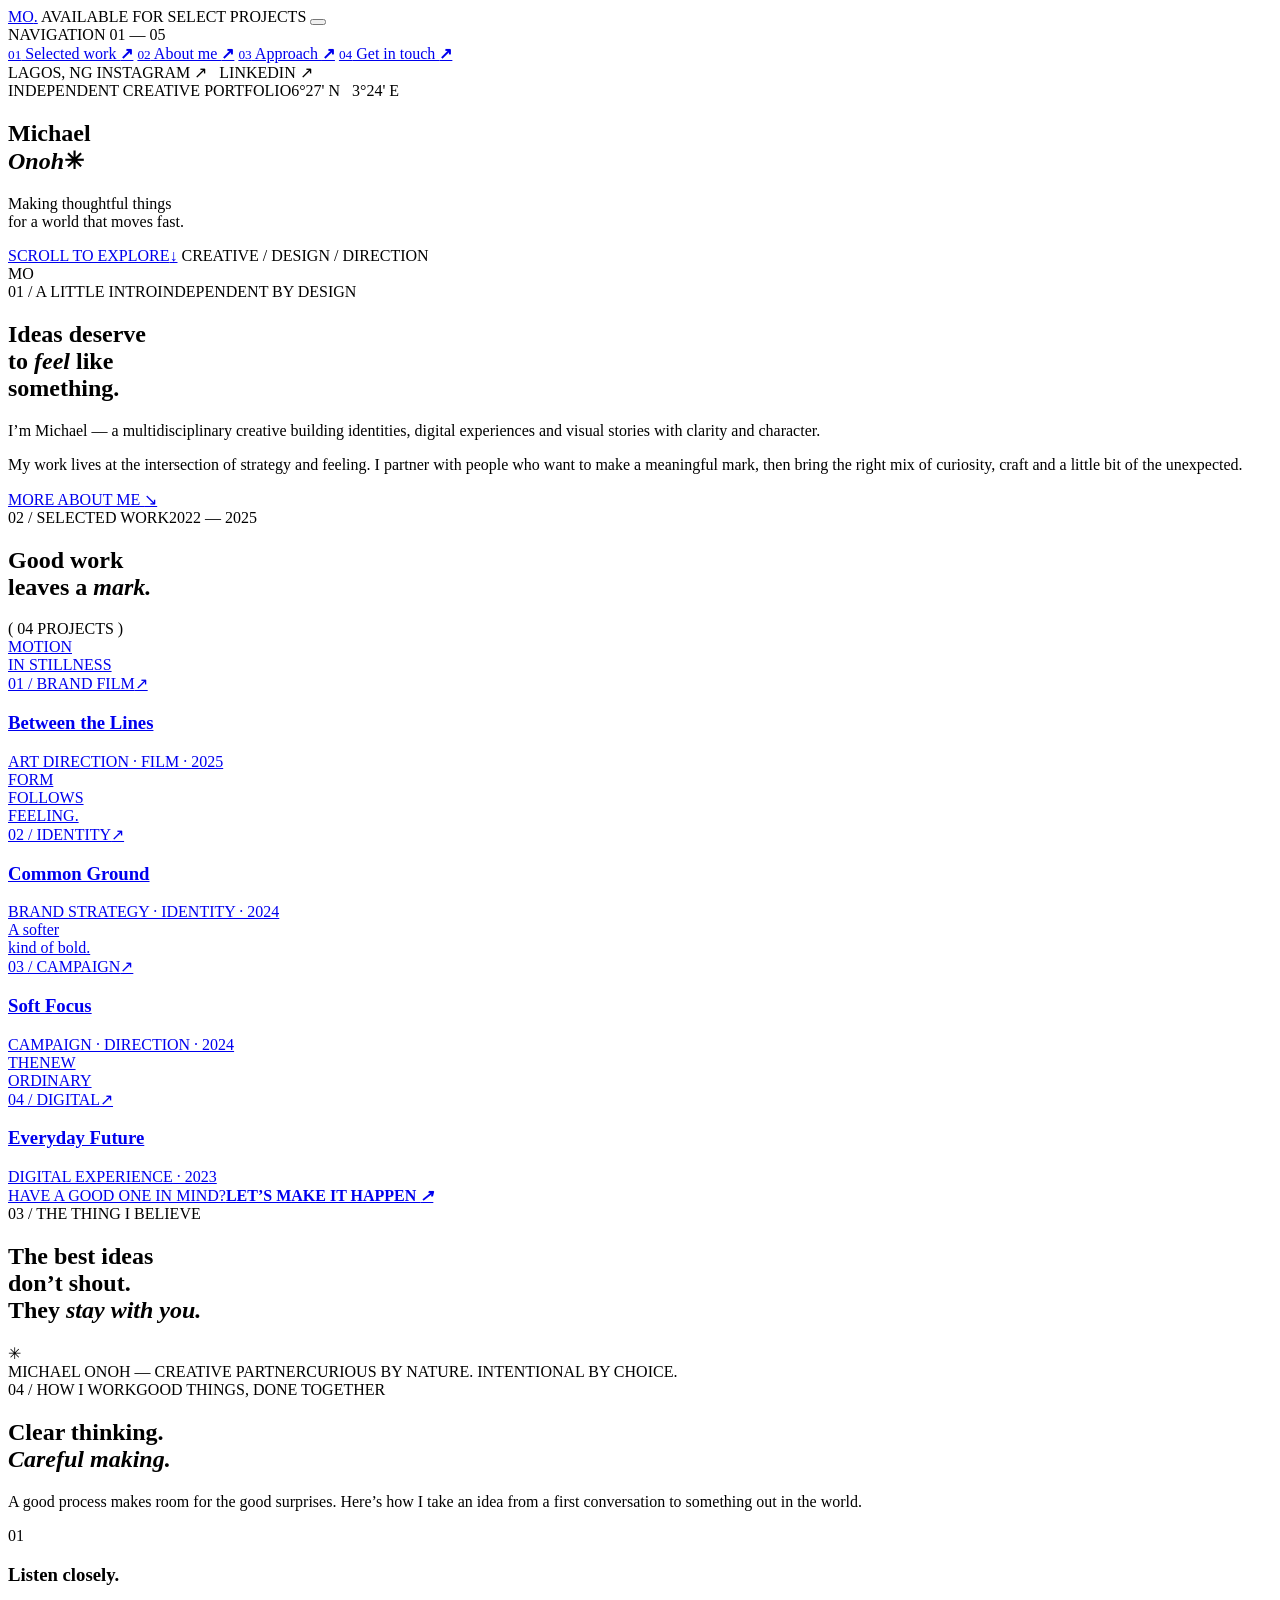
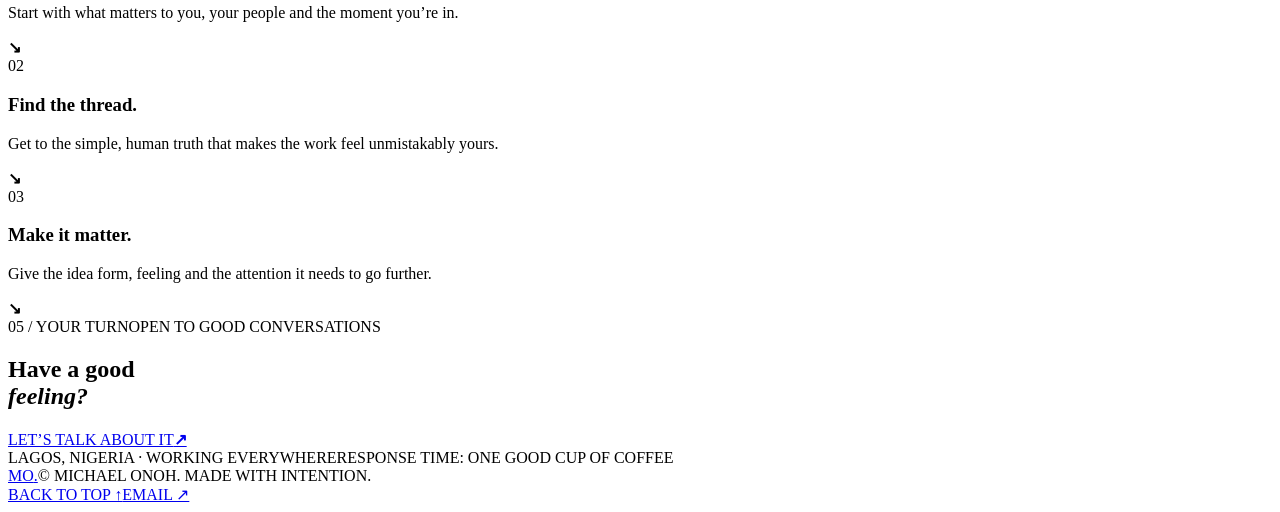
==== michael-onoh-portfolio/index.html @ e77f3e7b "Add Michael Onoh portfolio site" ====
<!doctype html>
<html lang="en">
<head>
  <meta charset="utf-8" />
  <meta name="viewport" content="width=device-width, initial-scale=1" />
  <meta name="theme-color" content="#11110f" />
  <meta name="description" content="Michael Onoh — independent creative, designer and filmmaker. Selected work, ideas and collaborations." />
  <title>Michael Onoh — Creative Portfolio</title>
  <link rel="preconnect" href="https://fonts.googleapis.com">
  <link rel="preconnect" href="https://fonts.gstatic.com" crossorigin>
  <link href="https://fonts.googleapis.com/css2?family=DM+Mono:wght@400;500&family=Manrope:wght@400;500;600;700;800&display=swap" rel="stylesheet">
  <link rel="stylesheet" href="style.css" />
</head>
<body>
  <div class="grain" aria-hidden="true"></div>
  <header class="topbar">
    <a class="wordmark" href="#top" aria-label="Michael Onoh home">MO<span class="dot">.</span></a>
    <span class="availability"><i></i> AVAILABLE FOR SELECT PROJECTS</span>
    <button class="menu-toggle" aria-label="Open navigation" aria-expanded="false"><span></span><span></span></button>
  </header>
  <nav class="menu" aria-hidden="true">
    <div class="menu-meta">NAVIGATION <span>01 — 05</span></div>
    <a href="#work"><small>01</small> Selected work <b>↗</b></a>
    <a href="#about"><small>02</small> About me <b>↗</b></a>
    <a href="#approach"><small>03</small> Approach <b>↗</b></a>
    <a href="#contact"><small>04</small> Get in touch <b>↗</b></a>
    <div class="menu-social">LAGOS, NG <span>INSTAGRAM ↗ &nbsp; LINKEDIN ↗</span></div>
  </nav>
  <main id="top">
    <section class="hero">
      <div class="hero-kicker"><span>INDEPENDENT CREATIVE PORTFOLIO</span><span>6°27' N &nbsp; 3°24' E</span></div>
      <div class="hero-title-wrap"><h1 class="hero-title">Michael<br><em>Onoh</em><span class="hero-star">✳</span></h1></div>
      <div class="hero-bottom">
        <p>Making thoughtful things<br>for a world that moves fast.</p>
        <a class="scroll-cue" href="#intro"><span>SCROLL TO EXPLORE</span><b>↓</b></a>
        <span class="hero-index">CREATIVE / DESIGN / DIRECTION</span>
      </div>
      <div class="hero-orbit" aria-hidden="true"><span>MO</span><i></i></div>
    </section>
    <section class="intro section-pad" id="intro">
      <div class="section-label"><span>01 / A LITTLE INTRO</span><span>INDEPENDENT BY DESIGN</span></div>
      <div class="intro-grid"><h2 class="reveal">Ideas deserve<br>to <em>feel</em> like<br>something.</h2><div class="intro-copy reveal"><p class="lead">I’m Michael — a multidisciplinary creative building identities, digital experiences and visual stories with clarity and character.</p><p>My work lives at the intersection of strategy and feeling. I partner with people who want to make a meaningful mark, then bring the right mix of curiosity, craft and a little bit of the unexpected.</p><a class="text-link" href="#about">MORE ABOUT ME <span>↘</span></a></div></div>
    </section>
    <section class="work section-pad" id="work">
      <div class="section-label"><span>02 / SELECTED WORK</span><span>2022 — 2025</span></div>
      <div class="work-heading"><h2 class="reveal">Good work<br>leaves a <em>mark.</em></h2><span class="work-count">( 04 PROJECTS )</span></div>
      <div class="project-grid">
        <a class="project project-large reveal" href="#contact"><div class="project-image image-one"><div class="image-word">MOTION<br>IN STILLNESS</div><span class="image-tag">01 / BRAND FILM</span><span class="project-arrow">↗</span></div><div class="project-info"><h3>Between the Lines</h3><span>ART DIRECTION · FILM · 2025</span></div></a>
        <a class="project project-offset reveal" href="#contact"><div class="project-image image-two"><div class="image-word image-word-small">FORM<br>FOLLOWS<br>FEELING.</div><span class="image-tag">02 / IDENTITY</span><span class="project-arrow">↗</span></div><div class="project-info"><h3>Common Ground</h3><span>BRAND STRATEGY · IDENTITY · 2024</span></div></a>
        <a class="project reveal" href="#contact"><div class="project-image image-three"><div class="image-word italic-word">A softer<br>kind of bold.</div><span class="image-tag">03 / CAMPAIGN</span><span class="project-arrow">↗</span></div><div class="project-info"><h3>Soft Focus</h3><span>CAMPAIGN · DIRECTION · 2024</span></div></a>
        <a class="project project-offset reveal" href="#contact"><div class="project-image image-four"><div class="image-word number-word"><span>THE</span>NEW<br>ORDINARY</div><span class="image-tag">04 / DIGITAL</span><span class="project-arrow">↗</span></div><div class="project-info"><h3>Everyday Future</h3><span>DIGITAL EXPERIENCE · 2023</span></div></a>
      </div>
      <a class="all-work" href="#contact"><span>HAVE A GOOD ONE IN MIND?</span><b>LET’S MAKE IT HAPPEN <i>↗</i></b></a>
    </section>
    <section class="statement" id="about"><div class="statement-inner"><span class="section-label">03 / THE THING I BELIEVE</span><h2 class="reveal">The best ideas<br>don’t shout.<br>They <em>stay with you.</em></h2><span class="statement-mark">✳</span><div class="statement-foot"><span>MICHAEL ONOH — CREATIVE PARTNER</span><span>CURIOUS BY NATURE. INTENTIONAL BY CHOICE.</span></div></div></section>
    <section class="approach section-pad" id="approach"><div class="section-label"><span>04 / HOW I WORK</span><span>GOOD THINGS, DONE TOGETHER</span></div><div class="approach-top"><h2 class="reveal">Clear thinking.<br><em>Careful making.</em></h2><p class="reveal">A good process makes room for the good surprises. Here’s how I take an idea from a first conversation to something out in the world.</p></div><div class="steps"><article><span>01</span><h3>Listen closely.</h3><p>Start with what matters to you, your people and the moment you’re in.</p><b>↘</b></article><article><span>02</span><h3>Find the thread.</h3><p>Get to the simple, human truth that makes the work feel unmistakably yours.</p><b>↘</b></article><article><span>03</span><h3>Make it matter.</h3><p>Give the idea form, feeling and the attention it needs to go further.</p><b>↘</b></article></div></section>
    <section class="contact" id="contact"><div class="section-label"><span>05 / YOUR TURN</span><span>OPEN TO GOOD CONVERSATIONS</span></div><h2>Have a good<br><em>feeling?</em></h2><a class="contact-link" href="mailto:hello@michaelonoh.com"><span>LET’S TALK ABOUT IT</span><b>↗</b></a><div class="contact-bottom"><span>LAGOS, NIGERIA · WORKING EVERYWHERE</span><span>RESPONSE TIME: ONE GOOD CUP OF COFFEE</span></div></section>
  </main>
  <footer><a class="wordmark" href="#top">MO<span class="dot">.</span></a><span>© <span id="year"></span> MICHAEL ONOH. MADE WITH INTENTION.</span><div><a href="#top">BACK TO TOP ↑</a><a href="mailto:hello@michaelonoh.com">EMAIL ↗</a></div></footer>
  <script src="script.js"></script>
</body>
</html>
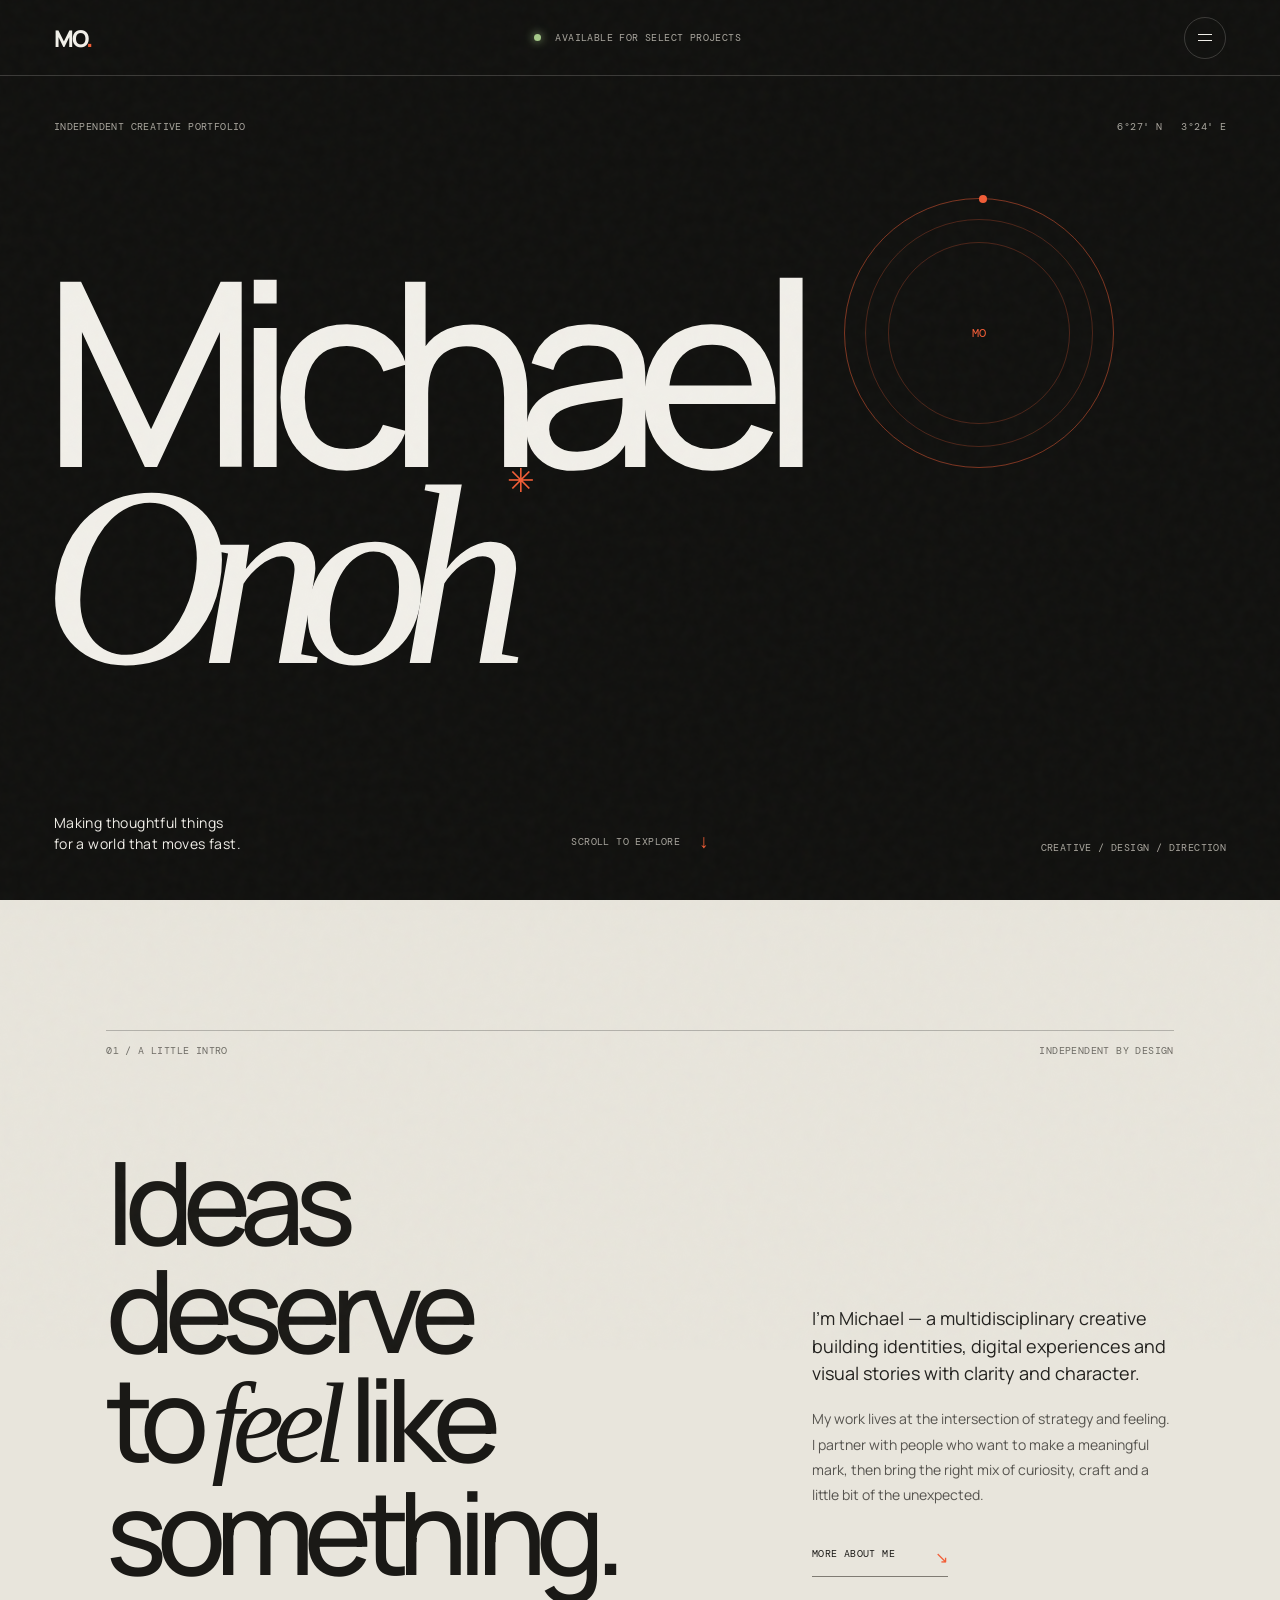
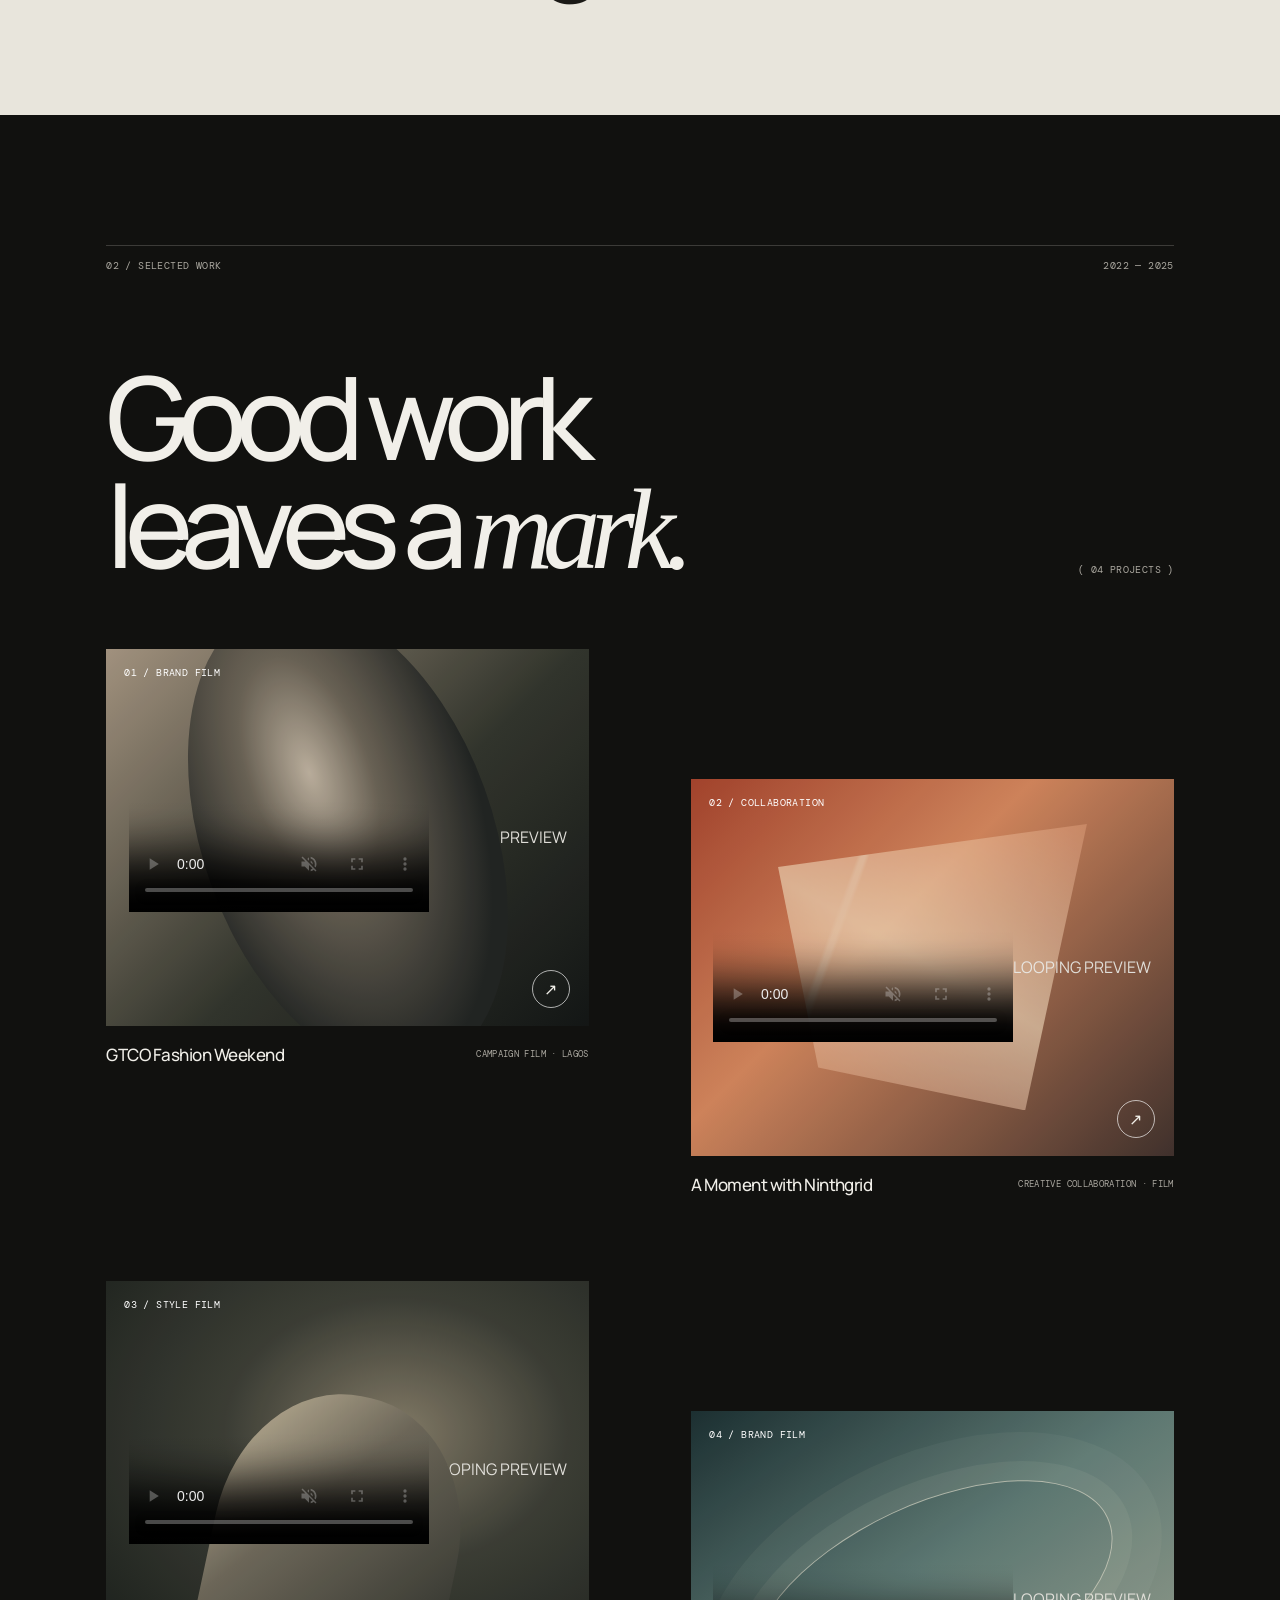
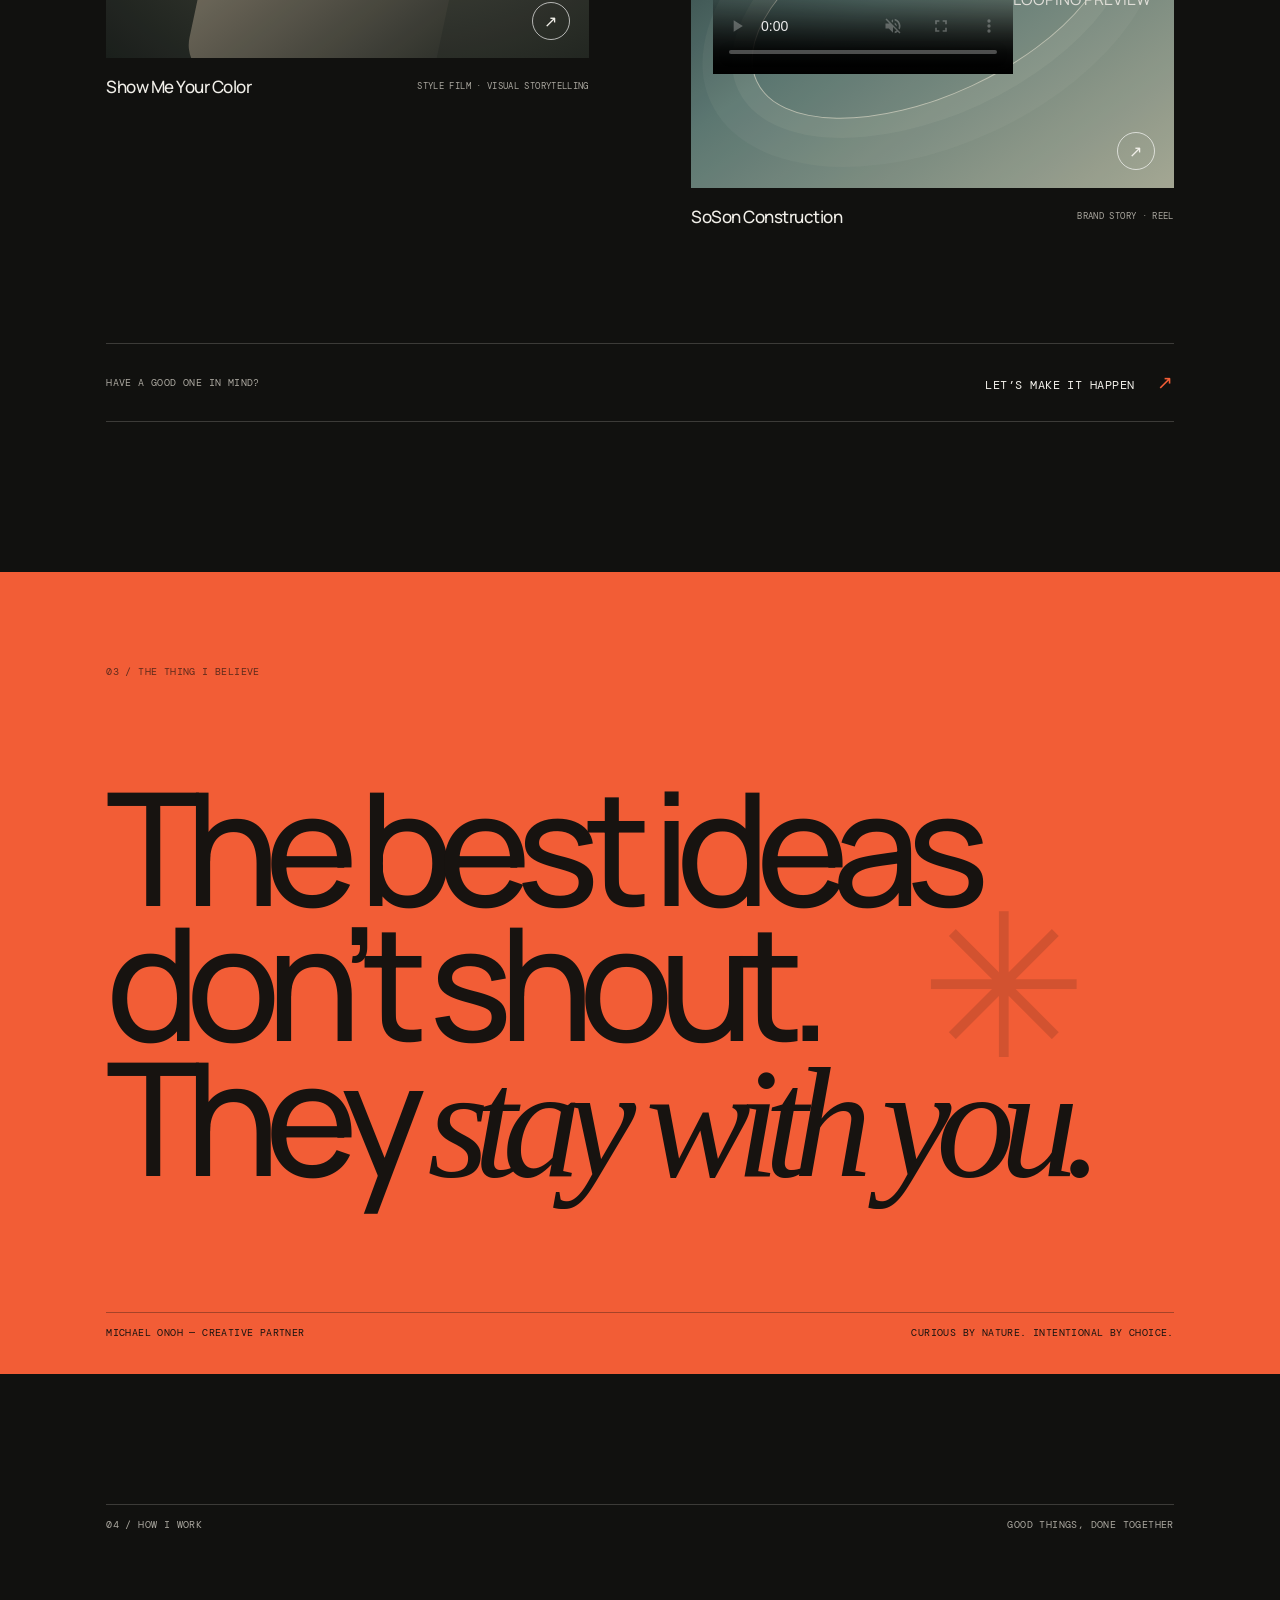
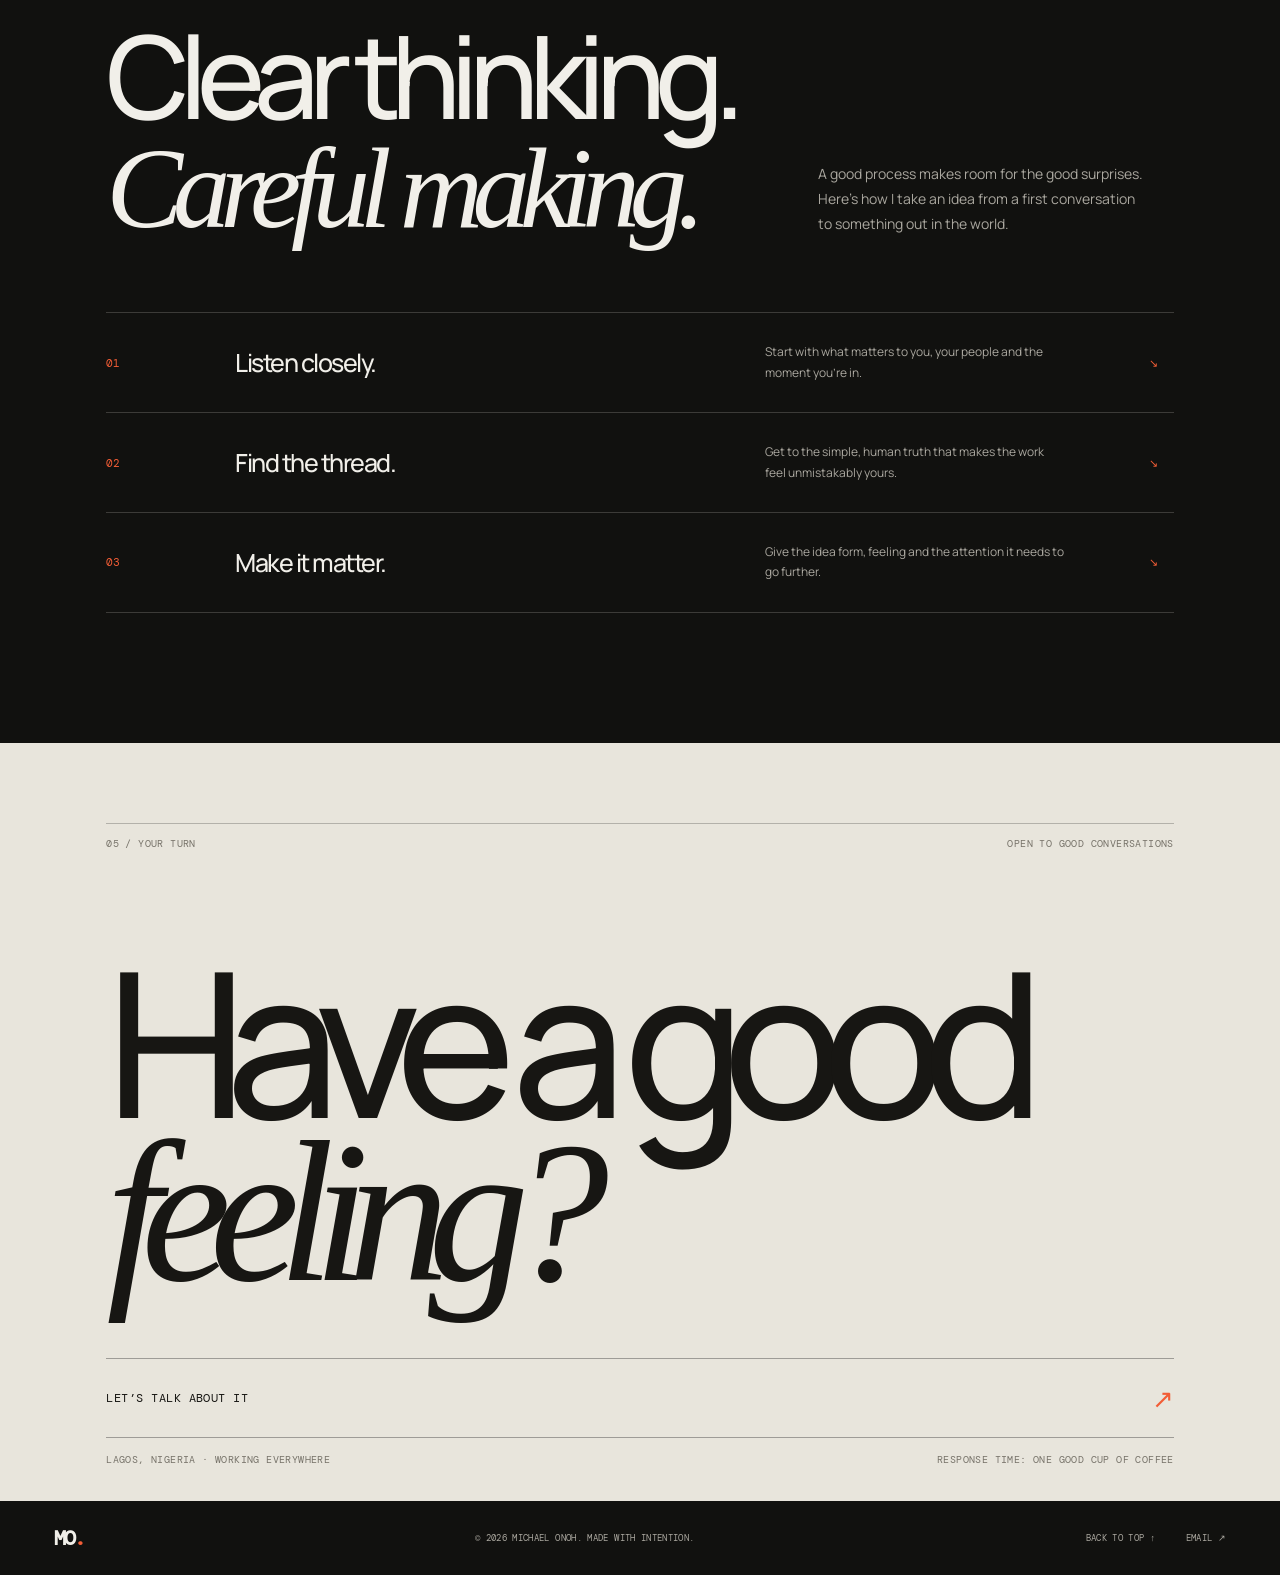
==== commit 3e46e92e: "Add looping project videos and Instagram links" ====
--- a/michael-onoh-portfolio/index.html
+++ b/michael-onoh-portfolio/index.html
@@ -45,10 +45,10 @@
       <div class="section-label"><span>02 / SELECTED WORK</span><span>2022 — 2025</span></div>
       <div class="work-heading"><h2 class="reveal">Good work<br>leaves a <em>mark.</em></h2><span class="work-count">( 04 PROJECTS )</span></div>
       <div class="project-grid">
-        <a class="project project-large reveal" href="#contact"><div class="project-image image-one"><div class="image-word">MOTION<br>IN STILLNESS</div><span class="image-tag">01 / BRAND FILM</span><span class="project-arrow">↗</span></div><div class="project-info"><h3>Between the Lines</h3><span>ART DIRECTION · FILM · 2025</span></div></a>
-        <a class="project project-offset reveal" href="#contact"><div class="project-image image-two"><div class="image-word image-word-small">FORM<br>FOLLOWS<br>FEELING.</div><span class="image-tag">02 / IDENTITY</span><span class="project-arrow">↗</span></div><div class="project-info"><h3>Common Ground</h3><span>BRAND STRATEGY · IDENTITY · 2024</span></div></a>
-        <a class="project reveal" href="#contact"><div class="project-image image-three"><div class="image-word italic-word">A softer<br>kind of bold.</div><span class="image-tag">03 / CAMPAIGN</span><span class="project-arrow">↗</span></div><div class="project-info"><h3>Soft Focus</h3><span>CAMPAIGN · DIRECTION · 2024</span></div></a>
-        <a class="project project-offset reveal" href="#contact"><div class="project-image image-four"><div class="image-word number-word"><span>THE</span>NEW<br>ORDINARY</div><span class="image-tag">04 / DIGITAL</span><span class="project-arrow">↗</span></div><div class="project-info"><h3>Everyday Future</h3><span>DIGITAL EXPERIENCE · 2023</span></div></a>
+        <article class="project project-large reveal"><div class="project-image image-one"><video class="project-video" autoplay muted loop playsinline controls preload="metadata" poster="https://raw.githubusercontent.com/Yeoflagosdev/Michael-Onoh-/main/hero-frame-3.jpg"><source src="https://raw.githubusercontent.com/Yeoflagosdev/Michael-Onoh-/main/gtco-fashion-weekend-thebrandajeye.mp4" type="video/mp4"></video><span class="image-tag">01 / BRAND FILM</span><span class="player-label"><i></i> LOOPING PREVIEW</span><a class="project-arrow instagram-arrow" href="https://www.instagram.com/fiveone.agency/" target="_blank" rel="noopener noreferrer" aria-label="View GTCO Fashion Weekend on Instagram">↗</a></div><div class="project-info"><h3>GTCO Fashion Weekend</h3><span>CAMPAIGN FILM · LAGOS</span></div></article>
+        <article class="project project-offset reveal"><div class="project-image image-two"><video class="project-video" autoplay muted loop playsinline controls preload="metadata" poster="https://raw.githubusercontent.com/Yeoflagosdev/Michael-Onoh-/main/ninthgrid-collaboration-poster.jpg"><source src="https://raw.githubusercontent.com/Yeoflagosdev/Michael-Onoh-/main/moment-with-ninthgrid.mp4" type="video/mp4"></video><span class="image-tag">02 / COLLABORATION</span><span class="player-label"><i></i> LOOPING PREVIEW</span><a class="project-arrow instagram-arrow" href="https://www.instagram.com/fiveone.agency/" target="_blank" rel="noopener noreferrer" aria-label="View Ninthgrid collaboration on Instagram">↗</a></div><div class="project-info"><h3>A Moment with Ninthgrid</h3><span>CREATIVE COLLABORATION · FILM</span></div></article>
+        <article class="project reveal"><div class="project-image image-three"><video class="project-video" autoplay muted loop playsinline controls preload="metadata" poster="https://raw.githubusercontent.com/Yeoflagosdev/Michael-Onoh-/main/hero-frame-6.jpg"><source src="https://raw.githubusercontent.com/Yeoflagosdev/Michael-Onoh-/main/show-me-your-color-style.mp4" type="video/mp4"></video><span class="image-tag">03 / STYLE FILM</span><span class="player-label"><i></i> LOOPING PREVIEW</span><a class="project-arrow instagram-arrow" href="https://www.instagram.com/fiveone.agency/" target="_blank" rel="noopener noreferrer" aria-label="View Show Me Your Color on Instagram">↗</a></div><div class="project-info"><h3>Show Me Your Color</h3><span>STYLE FILM · VISUAL STORYTELLING</span></div></article>
+        <article class="project project-offset reveal"><div class="project-image image-four"><video class="project-video" autoplay muted loop playsinline controls preload="metadata" poster="https://raw.githubusercontent.com/Yeoflagosdev/Michael-Onoh-/main/soson-construction-poster.jpg"><source src="https://raw.githubusercontent.com/Yeoflagosdev/Michael-Onoh-/main/soson-construction-reel.mp4" type="video/mp4"></video><span class="image-tag">04 / BRAND FILM</span><span class="player-label"><i></i> LOOPING PREVIEW</span><a class="project-arrow instagram-arrow" href="https://www.instagram.com/fiveone.agency/" target="_blank" rel="noopener noreferrer" aria-label="View SoSon Construction film on Instagram">↗</a></div><div class="project-info"><h3>SoSon Construction</h3><span>BRAND STORY · REEL</span></div></article>
       </div>
       <a class="all-work" href="#contact"><span>HAVE A GOOD ONE IN MIND?</span><b>LET’S MAKE IT HAPPEN <i>↗</i></b></a>
     </section>
--- a/michael-onoh-portfolio/style.css
+++ b/michael-onoh-portfolio/style.css
@@ -0,0 +1,3 @@
+:root{--bg:#11110f;--ink:#f1efe9;--muted:#aaa79f;--line:rgba(241,239,233,.19);--orange:#f25d36;--mono:'DM Mono',monospace;--sans:'Manrope',sans-serif}*{box-sizing:border-box}html{scroll-behavior:smooth}body{margin:0;background:var(--bg);color:var(--ink);font-family:var(--sans);-webkit-font-smoothing:antialiased;overflow-x:hidden}.grain{position:fixed;inset:-50%;z-index:10;pointer-events:none;opacity:.065;background-image:url("data:image/svg+xml,%3Csvg viewBox='0 0 180 180' xmlns='http://www.w3.org/2000/svg'%3E%3Cfilter id='n'%3E%3CfeTurbulence type='fractalNoise' baseFrequency='.9' numOctaves='3' stitchTiles='stitch'/%3E%3C/filter%3E%3Crect width='100%25' height='100%25' filter='url(%23n)' opacity='.4'/%3E%3C/svg%3E");animation:grain .25s steps(2) infinite}@keyframes grain{0%{transform:translate(0,0)}25%{transform:translate(1%,-1%)}50%{transform:translate(-1%,1%)}75%{transform:translate(1%,1%)}}a{color:inherit;text-decoration:none}.topbar{height:76px;padding:0 4.2vw;display:flex;align-items:center;justify-content:space-between;border-bottom:1px solid var(--line);position:absolute;z-index:20;width:100%;top:0}.wordmark{font-weight:800;font-size:23px;letter-spacing:-2px}.dot{color:var(--orange)}.availability,.hero-kicker,.hero-bottom,.section-label,.work-count,.project-info>span,.image-tag,.text-link,.all-work>span,.all-work>b,.statement-foot,.contact-link span,.contact-bottom,footer,.menu-meta,.menu-social,.menu a small{font-family:var(--mono);font-size:10px;letter-spacing:.04em}.availability{color:var(--muted)}.availability i{display:inline-block;background:#a5c889;width:7px;height:7px;border-radius:50%;margin-right:8px;box-shadow:0 0 10px #a5c889}.menu-toggle{width:42px;height:42px;border:1px solid var(--line);background:none;border-radius:50%;display:grid;place-content:center;gap:5px;cursor:pointer;z-index:22}.menu-toggle span{display:block;width:14px;height:1px;background:var(--ink);transition:.3s}.menu-toggle.active span:first-child{transform:translateY(3px) rotate(45deg)}.menu-toggle.active span:last-child{transform:translateY(-3px) rotate(-45deg)}.menu{position:fixed;z-index:19;inset:0;background:var(--orange);color:#171310;padding:130px 8vw 42px;display:flex;flex-direction:column;justify-content:center;transform:translateY(-105%);transition:transform .8s cubic-bezier(.76,0,.24,1)}.menu.open{transform:translateY(0)}.menu-meta,.menu-social{display:flex;justify-content:space-between;border-bottom:1px solid rgba(0,0,0,.25);padding:14px 0}.menu a{font-size:clamp(40px,8vw,100px);font-weight:600;letter-spacing:-.07em;border-bottom:1px solid rgba(0,0,0,.25);padding:9px 0;display:flex;align-items:center;gap:22px}.menu a small{font-size:10px;letter-spacing:0}.menu a b{font-size:24px;margin-left:auto;transition:transform .3s}.menu a:hover b{transform:translate(5px,-5px)}.menu-social{margin-top:24px;border:0}.hero{height:min(900px,100svh);min-height:680px;position:relative;padding:120px 4.2vw 46px;display:flex;flex-direction:column;justify-content:space-between;overflow:hidden}.hero-kicker,.hero-bottom{display:flex;justify-content:space-between;color:var(--muted)}.hero-title-wrap{position:relative;z-index:1}.hero-title{font-size:clamp(100px,20.1vw,310px);line-height:.76;letter-spacing:-.105em;font-weight:500;margin:0 0 0 -.045em;animation:titleIn 1.15s cubic-bezier(.16,1,.3,1) both}.hero-title em{font-weight:400;font-family:Georgia,serif;letter-spacing:-.11em}.hero-star{font-size:.13em;color:var(--orange);vertical-align:top;display:inline-block;margin:0 0 0 .18em;animation:spin 24s linear infinite}@keyframes spin{to{transform:rotate(360deg)}}@keyframes titleIn{from{transform:translateY(80px);opacity:0}to{transform:translateY(0);opacity:1}}.hero-bottom{align-items:end}.hero-bottom p{font-family:var(--sans);font-size:14px;line-height:1.5;color:var(--ink);margin:0}.scroll-cue{display:flex;align-items:center;gap:18px;color:var(--muted)}.scroll-cue b{font-size:19px;color:var(--orange);font-weight:400;animation:bob 1.5s infinite}@keyframes bob{50%{transform:translateY(5px)}}.hero-orbit{position:absolute;width:270px;height:270px;border:1px solid rgba(242,93,54,.48);border-radius:50%;right:13%;top:22%;display:grid;place-items:center;color:var(--orange);font-family:var(--mono);font-size:12px;animation:orbit 18s linear infinite}.hero-orbit:before,.hero-orbit:after{content:"";position:absolute;border:1px solid rgba(242,93,54,.26);border-radius:50%;inset:20px}.hero-orbit:after{inset:43px}.hero-orbit i{position:absolute;top:-4px;left:50%;height:8px;width:8px;background:var(--orange);border-radius:50%}@keyframes orbit{to{transform:rotate(360deg)}}.section-pad{padding:130px 8.3vw}.section-label{display:flex;justify-content:space-between;color:var(--muted);border-top:1px solid var(--line);padding-top:13px}.intro{background:#e8e5dc;color:#1a1916}.intro .section-label{color:#6d6b64;border-color:rgba(20,20,20,.25)}.intro-grid{display:grid;grid-template-columns:1.25fr .75fr;align-items:end;gap:8vw;padding-top:90px}.intro h2,.work-heading h2,.approach h2{font-size:clamp(62px,9vw,132px);line-height:.94;letter-spacing:-.09em;font-weight:500;margin:0}.intro h2 em,.work-heading h2 em,.approach h2 em{font-family:Georgia,serif;font-weight:400}.intro-copy{max-width:390px;padding-bottom:8px}.intro-copy p{font-size:14px;line-height:1.8;color:#56544f}.intro-copy .lead{font-size:18px;line-height:1.55;color:#22211e;margin-top:0}.text-link{display:inline-flex;gap:40px;margin-top:26px;padding-bottom:8px;border-bottom:1px solid #7f7b73}.text-link span{color:var(--orange);font-size:16px}.work{padding-bottom:150px}.work-heading{display:flex;justify-content:space-between;align-items:end;padding:90px 0 65px}.work-count{color:var(--muted);padding-bottom:8px}.project-grid{display:grid;grid-template-columns:1fr 1fr;column-gap:8vw;row-gap:85px}.project{display:block}.project-offset{margin-top:130px}.project-image{aspect-ratio:1.28;position:relative;overflow:hidden;display:flex;align-items:center;justify-content:center;transition:filter .5s}.project-image:after{content:"";position:absolute;inset:0;background:rgba(10,10,10,.07);transition:background .45s}.project:hover .project-image:after{background:rgba(10,10,10,0)}.image-one{background:linear-gradient(135deg,#ad9c87,#35382f 55%,#151817);}.image-one:before{content:"";position:absolute;width:60%;height:130%;left:20%;top:-15%;border-radius:50%;background:radial-gradient(ellipse at 45% 35%,#c6b9a6 0,#70685a 27%,#242725 70%);transform:rotate(-20deg)}.image-two{background:linear-gradient(135deg,#ad472f,#dc8c61 40%,#44342f);}.image-two:before{content:"";position:absolute;inset:12% 18%;background:linear-gradient(110deg,transparent 22%,rgba(242,211,179,.8) 23%,rgba(242,211,179,.8) 24%,transparent 25%),linear-gradient(30deg,#6e3128,#eac5a1 50%,#853d2e);clip-path:polygon(0 15%,100% 0,80% 100%,13% 85%);mix-blend-mode:screen;opacity:.7}.image-three{background:radial-gradient(ellipse at 60% 40%,#8b826d,#3f4138 42%,#1c211d)}.image-three:before{content:"";position:absolute;width:51%;height:80%;bottom:-10%;left:22%;border-radius:48% 48% 10% 10%;background:linear-gradient(130deg,#d5c7a9,#746e5f 38%,#282c27);transform:rotate(12deg)}.image-four{background:linear-gradient(145deg,#1e3335,#63807a 45%,#b0b39e)}.image-four:before{content:"";position:absolute;width:80%;height:50%;border:1px solid rgba(234,231,213,.7);border-radius:50%;transform:rotate(-25deg);box-shadow:0 0 0 20px rgba(234,231,213,.07),0 0 0 50px rgba(234,231,213,.05)}.image-word{font-size:clamp(27px,5vw,70px);line-height:.9;letter-spacing:-.08em;text-align:center;color:#f1e8d9;position:relative;z-index:1;text-shadow:0 2px 20px rgba(0,0,0,.18)}.image-word-small{font-size:clamp(26px,4vw,58px);text-align:left;color:#241e1c;mix-blend-mode:multiply}.italic-word{font-family:Georgia,serif;font-style:italic;font-size:clamp(36px,5vw,68px)}.number-word{font-size:clamp(31px,5vw,66px);text-align:left;color:#e5e4d7}.number-word span{font-family:var(--mono);font-size:.17em;display:block;letter-spacing:.12em}.image-tag{position:absolute;z-index:2;left:18px;top:17px;color:#fff}.project-arrow{position:absolute;z-index:2;right:19px;bottom:18px;width:38px;height:38px;border:1px solid rgba(255,255,255,.65);border-radius:50%;display:grid;place-items:center;transition:.35s}.project:hover .project-arrow{background:var(--orange);border-color:var(--orange);transform:rotate(45deg)}.project-info{display:flex;justify-content:space-between;align-items:center;padding-top:17px}.project-info h3{font-size:17px;font-weight:500;margin:0;letter-spacing:-.03em}.project-info>span{font-size:9px;color:var(--muted)}.all-work{margin-top:115px;padding:26px 0;border-top:1px solid var(--line);border-bottom:1px solid var(--line);display:flex;align-items:center;justify-content:space-between}.all-work>span{color:var(--muted)}.all-work>b{font-size:12px;font-weight:400}.all-work i{font-size:19px;color:var(--orange);font-style:normal;margin-left:15px}.statement{background:var(--orange);color:#171310;padding:80px 8.3vw 35px;position:relative;overflow:hidden}.statement .section-label{border:0;color:rgba(23,19,16,.68)}.statement-inner{position:relative}.statement h2{font-size:clamp(70px,12.3vw,180px);line-height:.86;letter-spacing:-.095em;font-weight:500;margin:100px 0 120px;position:relative;z-index:1}.statement h2 em{font-family:Georgia,serif;font-weight:400}.statement-mark{position:absolute;right:8%;top:28%;font-size:200px;opacity:.14;animation:spin 40s linear infinite}.statement-foot{display:flex;justify-content:space-between;border-top:1px solid rgba(23,19,16,.35);padding-top:13px}.approach-top{display:flex;justify-content:space-between;align-items:end;padding:90px 0 70px}.approach-top p{max-width:330px;line-height:1.8;color:var(--muted);font-size:14px;margin:0 2vw 6px}.steps{border-top:1px solid var(--line)}.steps article{display:grid;grid-template-columns:.3fr 1.4fr 1fr 25px;gap:20px;align-items:center;border-bottom:1px solid var(--line);padding:29px 0}.steps article>span,.steps article>b{color:var(--orange);font-family:var(--mono);font-size:11px;font-weight:400}.steps h3{font-size:25px;font-weight:500;letter-spacing:-.06em;margin:0}.steps p{font-size:12px;line-height:1.7;color:var(--muted);max-width:300px;margin:0}.contact{background:#e8e5dc;color:#171613;padding:80px 8.3vw 35px}.contact .section-label{color:#77736a;border-color:rgba(20,20,20,.25)}.contact h2{font-size:clamp(80px,15.8vw,230px);letter-spacing:-.105em;line-height:.8;font-weight:500;margin:110px 0 65px}.contact h2 em{font-family:Georgia,serif;font-weight:400}.contact-link{padding:21px 0;border-top:1px solid rgba(20,20,20,.35);border-bottom:1px solid rgba(20,20,20,.35);display:flex;align-items:center;justify-content:space-between}.contact-link span{font-size:12px}.contact-link b{font-size:26px;color:var(--orange);font-weight:400;transition:transform .3s}.contact-link:hover b{transform:translate(5px,-5px)}.contact-bottom{display:flex;justify-content:space-between;color:#77736a;padding-top:15px}footer{display:flex;align-items:center;justify-content:space-between;padding:24px 4.2vw;color:var(--muted);font-size:9px}footer .wordmark{color:var(--ink);font-size:20px}footer div{display:flex;gap:30px}footer a:hover{color:var(--orange)}.reveal{opacity:0;transform:translateY(32px);transition:opacity .8s ease,transform .8s cubic-bezier(.2,.8,.2,1)}.reveal.visible{opacity:1;transform:translateY(0)}
+@media(max-width:700px){.topbar{height:64px;padding:0 6vw}.availability{font-size:8px}.hero{min-height:640px;height:92svh;padding:100px 6vw 35px}.hero-kicker,.hero-bottom{font-size:8px}.hero-kicker span:last-child,.hero-index{display:none}.hero-title{font-size:25vw;line-height:.82}.hero-orbit{width:145px;height:145px;right:7%;top:25%;opacity:.72}.hero-orbit:before{inset:12px}.hero-orbit:after{inset:27px}.hero-bottom p{font-size:12px}.scroll-cue{gap:8px}.scroll-cue span{font-size:8px}.section-pad{padding:85px 6vw}.section-label{font-size:8px}.section-label span:last-child{max-width:45%;text-align:right}.intro-grid{grid-template-columns:1fr;gap:32px;padding-top:60px}.intro h2,.work-heading h2,.approach h2{font-size:18vw}.intro-copy{max-width:100%}.intro-copy .lead{font-size:16px}.work-heading{padding:60px 0 40px;display:block}.work-count{display:block;margin-top:25px}.project-grid{grid-template-columns:1fr;row-gap:45px}.project-offset{margin-top:0}.project-image{aspect-ratio:1.1}.project-info{align-items:flex-start;gap:14px}.project-info h3{font-size:15px}.project-info>span{font-size:8px;text-align:right}.all-work{margin-top:65px;gap:20px}.all-work>b{font-size:10px;text-align:right}.statement{padding:60px 6vw 28px}.statement h2{font-size:16vw;margin:80px 0}.statement-mark{font-size:110px;right:3%;top:32%}.statement-foot{font-size:8px;gap:16px}.statement-foot span:last-child{text-align:right}.approach-top{display:block;padding:60px 0 45px}.approach-top p{margin:27px 0 0}.steps article{grid-template-columns:32px 1fr 20px;gap:10px;padding:23px 0}.steps h3{font-size:20px}.steps p{grid-column:2;grid-row:2}.steps article>b{grid-column:3;grid-row:1}.contact{padding:60px 6vw 28px}.contact h2{font-size:19vw;margin:85px 0 55px}.contact-bottom{font-size:8px;gap:14px}.contact-bottom span:last-child{text-align:right}footer{padding:22px 6vw;flex-wrap:wrap;gap:15px;font-size:8px}footer>span{order:3;width:100%}footer div{gap:14px}.menu{padding:100px 7vw 30px}.menu a{font-size:12vw;gap:12px}.menu a small{font-size:8px}}
+@media(prefers-reduced-motion:reduce){*,*:before,*:after{scroll-behavior:auto!important;animation-duration:.01ms!important;animation-iteration-count:1!important;transition-duration:.01ms!important}.reveal{opacity:1;transform:none}}
